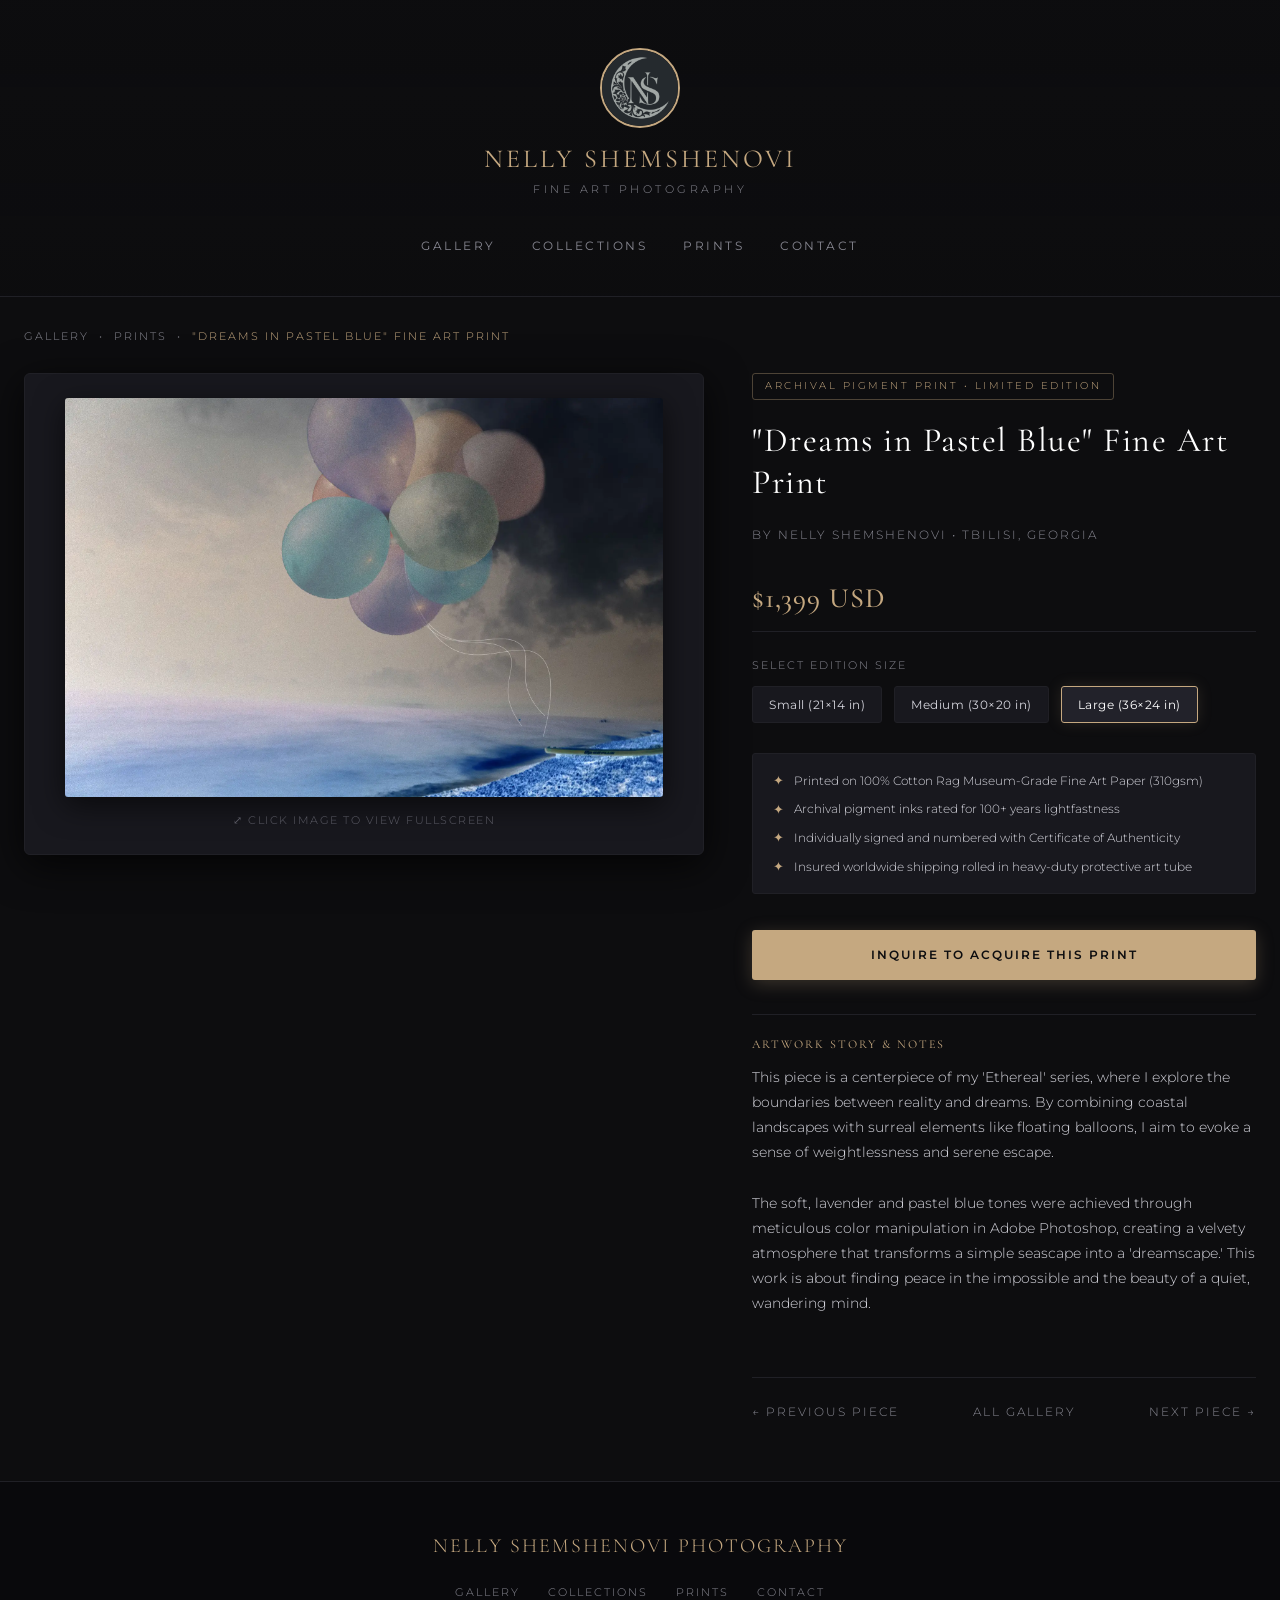
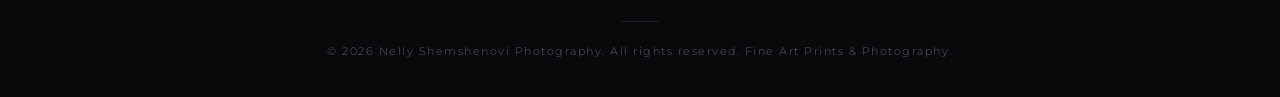
==== artwork.html @ 50ba404b "update project" ====
<!DOCTYPE html>
<html lang="en-US">
<head>
    <meta charset="UTF-8">
    <meta name="viewport" content="width=device-width, initial-scale=1.0">
    <title id="page-title">Artwork Details | Nelly Shemshenovi Photography</title>
    <link rel="preconnect" href="https://fonts.googleapis.com">
    <link rel="preconnect" href="https://fonts.gstatic.com" crossorigin>
    <link rel="stylesheet" href="style.css">
</head>
<body>

    <header class="site-header">
        <a href="index.html" class="brand-wrapper">
            <img src="logo.jpg" alt="Nelly Shemshenovi Logo" class="logo-img">
            <h1 class="site-title">Nelly Shemshenovi</h1>
            <span class="site-tagline">Fine Art Photography</span>
        </a>
        <nav class="main-nav">
            <a href="index.html">Gallery</a>
            <a href="collections.html">Collections</a>
            <a href="prints.html">Prints</a>
            <a href="contact.html">Contact</a>
        </nav>
    </header>

    <main class="artwork-layout-container">
        
        <div class="artwork-breadcrumbs">
            <a href="index.html">Gallery</a>
            <span>&bull;</span>
            <a href="prints.html">Prints</a>
            <span>&bull;</span>
            <span id="breadcrumb-title" style="color: var(--accent-gold);">Artwork Details</span>
        </div>

        <div class="artwork-page-grid">
            
            <!-- Left: Artwork Visual Column -->
            <div class="artwork-visual-column">
                <img src="" alt="Artwork" id="artwork-img" onclick="openZoomModal()">
                <div class="artwork-zoom-hint">&#x2922; Click image to view fullscreen</div>
            </div>
            
            <!-- Right: Details & Purchase Options Column -->
            <div class="artwork-details-column">
                <span class="artwork-badge">Archival Pigment Print &bull; Limited Edition</span>
                
                <h1 id="artwork-title" class="artwork-main-title">Artwork Title</h1>
                <span class="artwork-artist-credit">By Nelly Shemshenovi &bull; Tbilisi, Georgia</span>
                
                <div class="artwork-price-display" id="artwork-price">Loading price...</div>
                
                <div class="size-selector-box">
                    <div class="size-selector-header">Select Edition Size</div>
                    <div class="size-buttons-group">
                        <button class="size-btn" onclick="updatesize('Small (21x14 in / 53x35 cm)', 0.6, this)">Small (21&times;14 in)</button>
                        <button class="size-btn" onclick="updatesize('Medium (30x20 in / 76x50 cm)', 0.8, this)">Medium (30&times;20 in)</button>
                        <button class="size-btn active" onclick="updatesize('Large (36x24 in / 91x61 cm)', 1.0, this)">Large (36&times;24 in)</button>
                    </div>
                </div>

                <div class="print-specs-list">
                    <div class="spec-item">
                        <span class="spec-icon">&#10022;</span>
                        <span>Printed on 100% Cotton Rag Museum-Grade Fine Art Paper (310gsm)</span>
                    </div>
                    <div class="spec-item">
                        <span class="spec-icon">&#10022;</span>
                        <span>Archival pigment inks rated for 100+ years lightfastness</span>
                    </div>
                    <div class="spec-item">
                        <span class="spec-icon">&#10022;</span>
                        <span>Individually signed and numbered with Certificate of Authenticity</span>
                    </div>
                    <div class="spec-item">
                        <span class="spec-icon">&#10022;</span>
                        <span>Insured worldwide shipping rolled in heavy-duty protective art tube</span>
                    </div>
                </div>

                <div class="artwork-actions-row">
                    <a href="mailto:nellyshemshenovi@gmail.com" class="btn-gold" id="buy-btn">Inquire to Acquire This Print</a>
                </div>

                <div class="artwork-story-section">
                    <h3 class="artwork-story-title">Artwork Story &amp; Notes</h3>
                    <div class="artwork-story-text" id="artwork-desc"></div>
                </div>

                <div class="artwork-nav-pagination">
                    <a href="#" id="prev-artwork-btn" class="artwork-nav-btn">&larr; Previous Piece</a>
                    <a href="index.html" class="artwork-nav-btn">All Gallery</a>
                    <a href="#" id="next-artwork-btn" class="artwork-nav-btn">Next Piece &rarr;</a>
                </div>

            </div>

        </div>

    </main>

    <!-- Fullscreen Zoom Modal -->
    <div id="zoom-modal" class="zoom-modal" onclick="closeZoomModal()">
        <button class="zoom-modal-close" onclick="closeZoomModal()">&times;</button>
        <img id="zoom-modal-img" src="" alt="Fullscreen Artwork">
    </div>

    <footer class="site-footer">
        <div class="footer-content">
            <span class="footer-brand">Nelly Shemshenovi Photography</span>
            <div class="footer-nav">
                <a href="index.html">Gallery</a>
                <a href="collections.html">Collections</a>
                <a href="prints.html">Prints</a>
                <a href="contact.html">Contact</a>
            </div>
            <div class="footer-divider"></div>
            <p class="footer-copy">&copy; 2026 Nelly Shemshenovi Photography. All rights reserved. Fine Art Prints &amp; Photography.</p>
        </div>
        
    </footer>

    <script>
        const artworksData = [
            {
                title: '"Dreams in Pastel Blue" Fine Art Print',
                image: 'images/painting1.webp',
                priceType: 'Original Print',
                price: 1399,
                desc: "This piece is a centerpiece of my 'Ethereal' series, where I explore the boundaries between reality and dreams. By combining coastal landscapes with surreal elements like floating balloons, I aim to evoke a sense of weightlessness and serene escape.<br><br>The soft, lavender and pastel blue tones were achieved through meticulous color manipulation in Adobe Photoshop, creating a velvety atmosphere that transforms a simple seascape into a 'dreamscape.' This work is about finding peace in the impossible and the beauty of a quiet, wandering mind."
            },
            {
                title: '"Blue Abyssal" Fine Art Print',
                image: 'images/painting2.webp',
                priceType: 'Original Print',
                price: 840,
                desc: "The Blue Portal' is a conceptual photography piece that explores the boundaries of surrealism and tranquility. By placing a vibrant blue sphere within a serene coastal landscape, I aim to create a 'dreamscape' where reality and imagination meet. This work is part of my 'Ethereal' series, crafted to evoke a sense of peace and wonder. Created using digital manipulation to achieve a soft, velvety atmosphere, it is perfect for modern, minimalist spaces."
            },
            {
                title: '"Gloom & Glare" Fine Art Print',
                image: 'images/painting3.webp',
                priceType: 'Original Print',
                price: 960,
                desc: "Part of the 'Ethereal' series, this piece captures a moment of profound contrast where a restless, dramatic sky meets the absolute stillness of the sea. It is a visual exploration of inner peace amidst an approaching storm. By blending surreal tones with a minimalist composition, I aim to create a dreamscape that feels both haunting and tranquil, inviting the viewer to look beyond the horizon of reality."
            },
            {
                title: '"Abstract Harmony" Fine Art Print',
                image: 'images/painting4.webp',
                priceType: 'Original Print',
                price: 760,
                desc: "Surreal botanical composition blending dark aesthetic concepts with exquisite light play. A meditation on balance and nocturnal tranquility in an imaginary garden space."
            },
            {
                title: '"Midnight Bloom" Photograph',
                image: 'images/painting5.webp',
                priceType: 'Original Photograph',
                price: 1790,
                desc: "A captivating study of nature in its most silent hour. These deep blue petals emerge from the shadows, creating a sense of calm and mystery. This piece explores the hidden beauty of the nocturnal world, where colors shift and the ordinary becomes ethereal."
            },
            {
                title: '"Crystalline Silence" Photograph',
                image: 'images/painting6.webp',
                priceType: 'Original Photograph',
                price: 1490,
                desc: "A conceptual piece focusing on dark aesthetics. A captivating exploration of botanical textures under a deep, indigo-hued twilight. This piece from the 'Shadow & Bloom' series captures the ethereal beauty of frozen moments in nature. The interplay of sharp details and deep, shadowy tones creates a sophisticated atmosphere, perfect for minimalist and modern interior spaces that embrace a moody, artistic aesthetic."
            },
            {
                title: '"Midnight Bloom in the Digital Forest" Photograph',
                image: 'images/painting7.webp',
                priceType: 'Original Photograph',
                price: 1590,
                desc: "This piece is a deep dive into my exploration of mystical and atmospheric visual stories. Rooted in a fine arts background, this work captures a surreal moment where nature meets digital imagination. The interplay of deep, moody greens and the piercing glow of azure flora creates a sense of quiet mystery, characteristic of my focus on surreal and atmospheric digital art. It is an invitation to look beyond the surface of the natural world and into a space of dreamlike stillness."
            },
            {
                title: '"Tranquil Indigo" Photograph',
                image: 'images/painting8.webp',
                priceType: 'Original Photograph',
                price: 1890,
                desc: "Part of the 'Ethereal' series, 'Tranquil Indigo' invites the viewer into a silent, moonlit world. This conceptual piece captures the mysterious beauty of a meadow at twilight, where the flowers seem to glow with a soft, inner light. The deep indigo tones create a sense of profound calm and introspection. It is a visual meditation on the quiet moments of nature that often go unnoticed, transformed into a surreal dreamscape."
            },
            {
                title: '"The Silent Gathering" Fine Art Print',
                image: 'images/painting9.webp',
                priceType: 'Original Photograph',
                price: 1090,
                desc: "This atmospheric piece captures a cluster of wild purple blooms, standing tall in the quiet, filtered light of a misty morning. The deep purples and muted greens create a sense of calm and introspection, blurring the line between a simple botanical shot and a surrealist visual story. It is a study of texture, repetition, and the soft elegance of the Georgian landscape."
            },
            {
                title: '"Violet Reflections" Fine Art Print',
                image: 'images/painting10.webp',
                priceType: 'Original Print',
                price: 1140,
                desc: "A surreal digital composition where nature meets abstract imagination. This piece blends the delicate textures of a violet bloom with a misty, ethereal landscape, creating a sense of a hidden, celestial world. Part of a series exploring digital manipulation and the 'Aesthetic' of urban mysticism."
            },
            {
                title: '"Violet Reflections II" Fine Art Print',
                image: 'images/painting11.webp',
                priceType: 'Original Print',
                price: 2000,
                desc: "In the depths of the 'Blue Hour', a single red poppy emerges as a symbol of resilience and vivid imagination. This piece explores the 'Limit' between the dark, moody shadows of nature and the sudden burst of life, where the deep emerald foliage meets the sharp, cinematic red of the poppy. It is a visual story about finding light and color in the most mysterious corners of the garden."
            },
            {
                title: '"Glimmer in the Dark" Fine Art Print',
                image: 'images/painting12.webp',
                priceType: 'Original Print',
                price: 1700,
                desc: "A moody and atmospheric study of nocturnal nature. Delicate white blossoms emerge from a deep, textured background of dark greens, creating a captivating contrast of light and shadow. This photograph captures a silent, intimate moment from a hidden world."
            },
            {
                title: '"The Fragile Hold" Fine Art Print',
                image: 'images/painting13.webp',
                priceType: 'Original Print',
                price: 1400,
                desc: "A soul-stirring monochrome study of the human connection with nature. This piece captures a fleeting moment of tenderness, where the delicate petals of a lily are cradled in a gentle grasp. The soft light and grainy texture evoke a sense of nostalgia and quiet introspection. Part of a series exploring the intimacy of botanical forms."
            },
            {
                title: '"Vintage Dream" Fine Art Print',
                image: 'images/painting14.webp',
                priceType: 'Original Print',
                price: 1400,
                desc: "This is a poetic exploration of memory and the fleeting nature of beauty. This monochrome fine art photograph captures a moment of pure intimacy, where a delicate bloom is gently cradled, symbolizing a deep, soulful connection to the natural world. Unlike its darker counterpart, this edition features a soft, high-key palette and a rich, grainy texture that evokes a sense of vintage nostalgia and timelessness."
            },
            {
                title: '"Silent Uprising" Fine Art Print',
                image: 'images/painting15.webp',
                priceType: 'Original Print',
                price: 2000,
                desc: "Silent Uprising is a compelling piece from the Urban Mysticism series, where the delicate nature of botanical forms meets the raw, gritty energy of the city. This work is a visual manifestation of internal resistance—a quiet yet powerful uprising against the mundane and the expected."
            },
            {
                title: '"Midnight Bloom in the Digital Forest II" Fine Art Print',
                image: 'images/painting16.webp',
                priceType: 'Original Print',
                price: 1700,
                desc: "This piece is a deep dive into my exploration of mystical and atmospheric visual stories. Rooted in a fine arts background, this work captures a surreal moment where nature meets digital imagination. The interplay of deep, moody greens and the piercing glow of azure flora creates a sense of quiet mystery."
            },
            {
                title: '"Midnight Blooms: A Study in Shadows" Fine Art Print',
                image: 'images/painting17.webp',
                priceType: 'Original Print',
                price: 2000,
                desc: "This fine art photograph explores the ethereal beauty of nature hidden in the depths of twilight. Captured with a focus on dramatic contrast and Floral Noir aesthetics, the piece reveals the intricate textures and silent elegance of blossoms emerging from a moody, deep-blue void."
            },
            {
                title: '"Gravity of the Blue" Fine Art Print',
                image: 'images/painting18.webp',
                priceType: 'Original Print',
                price: 1900,
                desc: "This vertical piece captures the structural beauty of wild flora against a dark, moody environment. Drawing on my background in fine arts and photography, I focused on the stark contrast and the deep, saturated tones of the landscape."
            },
            {
                title: '"Veiled Narcissus" Fine Art Print',
                image: 'images/painting19.webp',
                priceType: 'Original Print',
                price: 890,
                desc: "This piece is a visual narrative of the delicate encounter between spring’s fragility and a lingering wintry chill. The narcissus, a traditional symbol of rebirth, is captured behind a veil of glacial mist, creating a sense of a moment frozen in time."
            },
            {
                title: '"Gothic Botanical" Fine Art Print',
                image: 'images/painting20.webp',
                priceType: 'Original Print',
                price: 980,
                desc: "A mesmerizing exploration of color and light, transforming a delicate floral scene into a surreal, blue-toned landscape. This piece challenges the viewer's perception of nature through artistic digital manipulation and high-contrast textures."
            },
            {
                title: '"Summer Gothic: The Wilted Sun" Fine Art Print',
                image: 'images/painting21.webp',
                priceType: 'Original Print',
                price: 1080,
                desc: "A haunting exploration of botanical forms through the lens of 'Summer Gothic.' This piece captures the eerie, silent beauty of nature when stripped of its typical warmth. The heavy grain and desaturated tones evoke a sense of nostalgia and mystery, turning a simple summer flower into a relic of a dark, forgotten garden."
            },
            {
                title: '"Summer Melancholia" Fine Art Print',
                image: 'images/painting22.webp',
                priceType: 'Original Print',
                price: 1260,
                desc: "A lone wilted flora standing witness to the end of a 'Summer Gothic.' Part of a portfolio exploring dark nature, still life, and impermanence. This fine art print utilizes grain and heavy contrast to create a moody, atmospheric tableau, preserving a single moment of botanical grace in a dark woodland setting."
            },
            {
                title: '"The Resilience of Red" Fine Art Print',
                image: 'images/painting23.webp',
                priceType: 'Original Print',
                price: 980,
                desc: "A captivating fine art photograph featuring a single, vibrant red poppy set against a moody, dark meadow. The deep greens and shadowy tones of the background create a cinematic atmosphere, making the scarlet petals appear almost luminous. This piece captures a fleeting moment of natural elegance, symbolizing hope and resilience amidst the darkness."
            },
            {
                title: '"Golden Horizon" Fine Art Print',
                image: 'images/painting24.webp',
                priceType: 'Original Print',
                price: 1080,
                desc: "A serene coastal landscape that captures the quiet warmth of a fading day. The textured golden grasses in the foreground create a tactile contrast against the endless, calm expanse of the sea and the soft, glowing horizon. This piece is a visual meditation on solitude, distance, and the timeless rhythm of nature."
            },
            {
                title: '"Azure Serenity: Midsummer Dream" Fine Art Print',
                image: 'images/painting25.webp',
                priceType: 'Original Print',
                price: 990,
                desc: "Azure Serenity: Midsummer Dream is a visual meditation on the ethereal beauty of summer. The piece features delicate blooms suspended against a vibrant, sun-drenched sky, treated with a painterly texture that blurs the line between photography and fine art."
            },
            {
                title: '"The Resilience of Red II" Fine Art Print',
                image: 'images/painting26.webp',
                priceType: 'Original Print',
                price: 1480,
                desc: "A striking fine art photograph capturing a single red poppy emerging from a sea of deep, dark foliage. The high contrast between the vivid scarlet petals and the moody, desaturated background creates a sense of isolation and fragile strength. This piece explores the theme of individuality and beauty in unexpected places."
            },
            {
                title: "Still Life: Perpetuity Photograph",
                image: "images/painting27.webp",
                priceType: "Original Print",
                price: 860,
                desc: "Still Life: Perpetuity' is a visual translation of memory fading into eternal night. Capturing a solitary, detailed dried botanical sentinel against a deep void, this fine art photograph utilizes grain and moody lighting to create a cinematic atmosphere. Part of the 'Eternal Flora' series, this print is an exploration of abstract nature, preservation, and the serene beauty of decline."
                },
            {
               title: "Frozen Summer Photograph",
                image: "images/painting28.webp",
                priceType: "Original Print",
                price: 1040,
                desc: "Exploring the 'Summer Gothic' aesthetic—where the vibrant energy of the season meets a cold, mystical stillness. This work reinterprets traditional botanical photography by removing the warmth of the sun, leaving behind the haunting beauty of a silent, frozen garden."
                },
            {
               title: "The Velvet Touch Fine Art Print",
                image: "images/painting29.webp",
                priceType: "Original Print",
                price: 980,
                desc: "An intimate and poetic fine art photograph capturing the delicate beauty of a red rose held gently in hand. Bathed in a dramatic, moody light with deep shadows, this piece explores the tender connection between human touch and nature's fleeting moments. The rich, velvety red tones contrast beautifully with the dark, atmospheric background, creating a timeless and deeply emotional visual narrative. Perfect for contemporary spaces looking for a sophisticated, expressive statement piece."
                },
            {
                 title: "Hidden in Darkness Photograph",
                image: "images/painting30.webp",
                priceType: "Original Print",
                price: 1100,
                desc: "A moody, atmospheric shot of white blossoms emerging from the deep shadows of night. This piece explores the theme of urban mysticism, capturing the silent beauty found in the darkness of nature."
                },
            {
                title: "Nocturnal Iris Photograph",
                image: "images/painting31.webp",
                priceType: "Original Print",
                price: 980,
                desc: "Nocturnal Iris is a fine art photograph that captures the quiet, haunting mysticism of nature hidden within the shadows. Shot with a high-resolution 6000 x 4000 px sensor, this piece delicately balances the soft, intricate texture of iris petals against a deep, somber, and cinematic background."
                },
            {
                 title: "The Living Forest Photograph",
                image: "images/painting32.webp",
                priceType: "Original Print",
                price: 1200,
                desc: "A crisp, high-resolution botanical photograph capturing the lush complexity of evergreen branches. Shot in natural light, the image highlights the vibrant green tones, fresh organic growth, and intricate textures of the pine needles. This clean, classical nature study brings a refreshing, serene, and lively atmosphere into any contemporary interior."
                },
            {
               title: "The Obsidian Coastline Photograph",
                image: "images/painting33.webp",
                priceType: "Original Print",
                price: 1800,
                desc: "A vast, sweeping vista capturing a coastline where the dark volcanic rocks merge with a churning, dark sea under a low, indigo sky. This evokes the raw, untamed power of nature, similar to the 'Indigo' aesthetic."
                },
            { 
               title: "The Heavy Breath of the Sea Photograph",
                image: "images/painting34.webp",
                priceType: "Original Print",
                price: 1000,
                desc: "A moody fine-art capture of a desolate shoreline where deep indigo waters meet the muted sand. This piece evokes a sense of quiet longing and the raw, melancholic beauty of the untamed coast."
                },
            { 
                title: "A quiet loss of form Photograph",
                image: "images/painting35.webp",
                priceType: "Original Print",
                price: 1080,
                desc: "Lost in the shadows of a forgotten season. This piece evokes a heavy, atmospheric sorrow where form and memory slowly bleed away into the dark."
                },
        ];

        const urlParams = new URLSearchParams(window.location.search);
        let artIndex = parseInt(urlParams.get('id'), 10);
        if (isNaN(artIndex) || artIndex < 0 || artIndex >= artworksData.length) {
            artIndex = 0;
        }

        const art = artworksData[artIndex];
        let currentBasePrice = art.price;
        let selectedSizeText = 'Large (36x24 in / 91x61 cm)';
        let currentPrice = art.price;

        // Populate elements
        document.getElementById('page-title').innerText = art.title + ' | Nelly Shemshenovi Photography';
        document.getElementById('breadcrumb-title').innerText = art.title;
        document.getElementById('artwork-img').src = art.image;
        document.getElementById('artwork-title').innerText = art.title;
        document.getElementById('artwork-desc').innerHTML = art.desc;
        document.getElementById('zoom-modal-img').src = art.image;
        
        updatePriceDisplay();

        // Prev / Next Pagination links
        const prevIndex = (artIndex - 1 + artworksData.length) % artworksData.length;
        const nextIndex = (artIndex + 1) % artworksData.length;
        document.getElementById('prev-artwork-btn').href = 'artwork.html?id=' + prevIndex;
        document.getElementById('next-artwork-btn').href = 'artwork.html?id=' + nextIndex;

        function updatePriceDisplay() {
            document.getElementById('artwork-price').innerText = '$' + currentPrice.toLocaleString() + ' USD';
            
            // Update mailto inquiry button
            const subject = encodeURIComponent('Acquisition Inquiry: ' + art.title);
            const body = encodeURIComponent(
                'Hello Nelly,\n\n' +
                'I am interested in acquiring the fine art print:\n' +
                'Piece: ' + art.title + '\n' +
                'Selected Size: ' + selectedSizeText + '\n' +
                'Price: $' + currentPrice.toLocaleString() + ' USD\n\n' +
                'Please share information regarding edition availability, shipping timeframe, and payment details.\n\n' +
                'Best regards,'
            );
            document.getElementById('buy-btn').href = 'mailto:nellyshemshenovi@gmail.com?subject=' + subject + '&body=' + body;
        }

        function updatesize(sizeText, multiplier, btn) {
            selectedSizeText = sizeText;
            currentPrice = Math.round(currentBasePrice * multiplier);
            updatePriceDisplay();

            document.querySelectorAll('.size-btn').forEach(b => b.classList.remove('active'));
            btn.classList.add('active');
        }

        function openZoomModal() {
            document.getElementById('zoom-modal').classList.add('active');
        }

        function closeZoomModal() {
            document.getElementById('zoom-modal').classList.remove('active');
        }

        document.addEventListener('keydown', (e) => {
            if (e.key === 'Escape') closeZoomModal();
            if (e.key === 'ArrowLeft') window.location.href = 'artwork.html?id=' + prevIndex;
            if (e.key === 'ArrowRight') window.location.href = 'artwork.html?id=' + nextIndex;
        });
    </script>
</body>
</html>
---- style.css ----
/* ==========================================================================
   Nelly Shemshenovi Photography - Core Stylesheet
   Luxury Fine Art Gallery & Portfolio
   ========================================================================== */

@import url('https://fonts.googleapis.com/css2?family=Cormorant+Garamond:ital,wght@0,300;0,400;0,600;1,400&family=Montserrat:wght@200;300;400;500;600&display=swap');

:root {
    --bg-primary: #0d0d0f;
    --bg-secondary: #131317;
    --bg-surface: #18181e;
    --bg-surface-hover: #22222a;
    --bg-overlay: rgba(13, 13, 15, 0.92);
    
    --accent-gold: #c5a880;
    --accent-gold-light: #dfcaa7;
    --accent-gold-dark: #a0825c;
    --accent-gold-muted: rgba(197, 168, 128, 0.15);
    
    --text-primary: #ffffff;
    --text-secondary: #d4d4dc;
    --text-muted: #888892;
    --text-dim: #5c5c66;
    
    --border-subtle: #202026;
    --border-light: #2e2e38;
    --border-gold: rgba(197, 168, 128, 0.35);
    
    --font-serif: 'Cormorant Garamond', Georgia, 'Times New Roman', serif;
    --font-sans: 'Montserrat', -apple-system, BlinkMacSystemFont, 'Segoe UI', Roboto, Helvetica, Arial, sans-serif;
    
    --radius-sm: 3px;
    --radius-md: 6px;
    --radius-lg: 10px;
    
    --shadow-soft: 0 4px 20px rgba(0, 0, 0, 0.45);
    --shadow-deep: 0 10px 40px rgba(0, 0, 0, 0.75);
    --shadow-gold: 0 0 25px rgba(197, 168, 128, 0.18);
    
    --transition-fast: 0.2s ease;
    --transition-base: 0.35s cubic-bezier(0.2, 0.8, 0.2, 1);
    --transition-slow: 0.6s cubic-bezier(0.16, 1, 0.3, 1);
}

/* Base Reset & Global Rules */
*, *::before, *::after {
    box-sizing: border-box;
    margin: 0;
    padding: 0;
}

html {
    scroll-behavior: smooth;
    -webkit-font-smoothing: antialiased;
    -moz-osx-font-smoothing: grayscale;
}

body {
    background-color: var(--bg-primary);
    color: var(--text-primary);
    font-family: var(--font-sans);
    font-weight: 300;
    line-height: 1.65;
    overflow-x: hidden;
    min-height: 100vh;
    display: flex;
    flex-direction: column;
}

::selection {
    background-color: var(--accent-gold);
    color: var(--bg-primary);
}

/* Custom Scrollbar */
::-webkit-scrollbar {
    width: 8px;
    height: 8px;
}
::-webkit-scrollbar-track {
    background: var(--bg-primary);
}
::-webkit-scrollbar-thumb {
    background: #282832;
    border-radius: 4px;
}
::-webkit-scrollbar-thumb:hover {
    background: var(--accent-gold-dark);
}

/* Typography Helpers */
h1, h2, h3, h4, h5, h6 {
    font-family: var(--font-serif);
    font-weight: 400;
    letter-spacing: 1.5px;
    color: var(--text-primary);
}

a {
    color: inherit;
    text-decoration: none;
    transition: var(--transition-base);
}

img {
    max-width: 100%;
    height: auto;
    display: block;
}

/* ==========================================================================
   Site Header & Navigation
   ========================================================================== */

header.site-header {
    text-align: center;
    padding: 48px 24px 32px;
    background: linear-gradient(180deg, rgba(13, 13, 15, 0.98) 0%, rgba(13, 13, 15, 0.8) 100%);
    position: relative;
    z-index: 100;
    border-bottom: 1px solid var(--border-subtle);
}

.brand-wrapper {
    display: inline-flex;
    flex-direction: column;
    align-items: center;
    text-decoration: none;
    margin-bottom: 22px;
}

 .logo-img {
            width: 80px;
            height: 80px;
            object-fit: cover;
            border-radius: 50%;
            border: 2px solid #c5a880;
            margin-bottom: 15px;
        }


.site-title {
    font-family: var(--font-serif);
    font-size: 26px;
    font-weight: 400;
    letter-spacing: 3px;
    color: var(--accent-gold);
    text-transform: uppercase;
    margin: 0;
    line-height: 1.2;
}

.site-tagline {
    font-size: 11px;
    letter-spacing: 3.5px;
    text-transform: uppercase;
    color: var(--text-muted);
    margin-top: 6px;
}

nav.main-nav {
    display: flex;
    justify-content: center;
    align-items: center;
    gap: 36px;
    flex-wrap: wrap;
    margin-top: 8px;
}

nav.main-nav a {
    color: var(--text-muted);
    font-size: 12px;
    font-weight: 400;
    letter-spacing: 2.5px;
    text-transform: uppercase;
    padding: 8px 0;
    position: relative;
    transition: color var(--transition-base);
}

nav.main-nav a::after {
    content: '';
    position: absolute;
    bottom: 0;
    left: 50%;
    width: 0;
    height: 1px;
    background-color: var(--accent-gold);
    transition: width var(--transition-base), left var(--transition-base);
}

nav.main-nav a:hover {
    color: var(--text-primary);
}

nav.main-nav a:hover::after,
nav.main-nav a.active::after {
    width: 100%;
    left: 0;
}

nav.main-nav a.active {
    color: var(--accent-gold-light);
    font-weight: 500;
}

/* ==========================================================================
   Main Containers & Section Headers
   ========================================================================== */

main {
    flex: 1 0 auto;
}

.gallery-container, .container {
    max-width: 1540px;
    margin: 36px auto 70px;
    padding: 0 24px;
    width: 100%;
}

.section-header {
    text-align: center;
    margin-bottom: 44px;
    position: relative;
}

.section-tag {
    font-size: 11px;
    letter-spacing: 3px;
    text-transform: uppercase;
    color: var(--accent-gold);
    margin-bottom: 8px;
    display: block;
}

.section-title {
    font-size: 32px;
    letter-spacing: 2px;
    color: var(--text-primary);
    font-weight: 300;
    text-transform: uppercase;
}

.section-desc {
    color: var(--text-muted);
    font-size: 14px;
    max-width: 600px;
    margin: 12px auto 0;
    line-height: 1.7;
}

.divider-gold {
    width: 48px;
    height: 1px;
    background: var(--accent-gold);
    margin: 16px auto 0;
    opacity: 0.7;
}

/* ==========================================================================
   Home & Gallery Grid (Index Masonry)
   ========================================================================== */

@keyframes fadeInSlideUp {
    0% {
        opacity: 0;
        transform: translateY(24px);
    }
    100% {
        opacity: 1;
        transform: translateY(0);
    }
}

.hero-gallery-grid {
    display: grid;
    grid-template-columns: repeat(2, 1fr);
    gap: 24px;
    width: 100%;
    margin-bottom: 24px;
    animation: fadeInSlideUp 0.8s ease-out forwards;
}

.hero-item {
    position: relative;
    overflow: hidden;
    border-radius: var(--radius-sm);
    background-color: var(--bg-surface);
    box-shadow: var(--shadow-soft);
    border: 1px solid var(--border-subtle);
    transition: border-color var(--transition-base), box-shadow var(--transition-base);
}

.hero-item:hover {
    border-color: var(--border-gold);
    box-shadow: var(--shadow-deep);
}

.hero-item a {
    display: block;
    position: relative;
    overflow: hidden;
}

.hero-item img {
    width: 100%;
    height: 480px;
    object-fit: cover;
    display: block;
    transition: transform var(--transition-slow), opacity var(--transition-base);
}

.hero-item:hover img {
    transform: scale(1.03);
    opacity: 0.93;
}

.hero-overlay {
    position: absolute;
    bottom: 0;
    left: 0;
    right: 0;
    padding: 30px 24px 20px;
    background: linear-gradient(180deg, transparent 0%, rgba(13, 13, 15, 0.9) 100%);
    display: flex;
    justify-content: space-between;
    align-items: flex-end;
    opacity: 0;
    transform: translateY(10px);
    transition: opacity var(--transition-base), transform var(--transition-base);
}

.hero-item:hover .hero-overlay {
    opacity: 1;
    transform: translateY(0);
}

.hero-overlay-title {
    font-family: var(--font-serif);
    font-size: 20px;
    color: var(--text-primary);
    letter-spacing: 1px;
}

.hero-overlay-action {
    font-size: 11px;
    color: var(--accent-gold);
    letter-spacing: 2px;
    text-transform: uppercase;
}

/* Masonry Columns for Main Gallery */
.art-grid.masonry-grid {
    column-count: 3;
    column-gap: 24px;
    width: 100%;
    animation: fadeInSlideUp 0.9s ease-out forwards;
}

.art-item {
    break-inside: avoid;
    margin-bottom: 24px;
    position: relative;
    background-color: var(--bg-surface);
    border-radius: var(--radius-sm);
    overflow: hidden;
    border: 1px solid var(--border-subtle);
    box-shadow: var(--shadow-soft);
    transition: transform var(--transition-base), border-color var(--transition-base), box-shadow var(--transition-base);
}

.art-item:hover {
    border-color: var(--border-gold);
    box-shadow: var(--shadow-deep);
    transform: translateY(-3px);
}

.art-item a {
    display: block;
    position: relative;
    overflow: hidden;
}

.art-item img {
    width: 100%;
    height: auto;
    display: block;
    transition: transform var(--transition-slow), opacity var(--transition-base);
}

.art-item:hover img {
    transform: scale(1.025);
    opacity: 0.9;
}

.art-card-overlay {
    position: absolute;
    inset: 0;
    background: rgba(13, 13, 15, 0.65);
    display: flex;
    flex-direction: column;
    justify-content: center;
    align-items: center;
    opacity: 0;
    padding: 20px;
    text-align: center;
    transition: opacity var(--transition-base);
}

.art-item:hover .art-card-overlay {
    opacity: 1;
}

.art-card-overlay .hover-view-btn {
    font-size: 11px;
    letter-spacing: 2.5px;
    text-transform: uppercase;
    color: var(--accent-gold);
    border: 1px solid var(--accent-gold);
    padding: 9px 18px;
    border-radius: var(--radius-sm);
    background: rgba(13, 13, 15, 0.7);
    transform: translateY(8px);
    transition: var(--transition-base);
}

.art-item:hover .art-card-overlay .hover-view-btn {
    transform: translateY(0);
}

.art-card-overlay .hover-view-btn:hover {
    background: var(--accent-gold);
    color: var(--bg-primary);
}

/* ==========================================================================
   Collections Cards (collections.html)
   ========================================================================== */

.collections-grid {
    display: grid;
    grid-template-columns: repeat(3, 1fr);
    gap: 28px;
    width: 100%;
    animation: fadeInSlideUp 0.8s ease-out forwards;
}

.collection-card {
    position: relative;
    height: 440px;
    border-radius: var(--radius-md);
    overflow: hidden;
    display: flex;
    flex-direction: column;
    justify-content: flex-end;
    text-decoration: none;
    border: 1px solid var(--border-subtle);
    box-shadow: var(--shadow-soft);
    transition: transform var(--transition-base), border-color var(--transition-base), box-shadow var(--transition-base);
}

.collection-card:hover {
    transform: translateY(-6px);
    border-color: var(--border-gold);
    box-shadow: var(--shadow-deep);
}

.collection-bg {
    position: absolute;
    inset: 0;
    background-size: cover;
    background-position: center;
    transition: transform var(--transition-slow);
}

.collection-card:hover .collection-bg {
    transform: scale(1.06);
}

.collection-overlay {
    position: absolute;
    inset: 0;
    background: linear-gradient(180deg, rgba(13, 13, 15, 0.25) 0%, rgba(13, 13, 15, 0.6) 40%, rgba(13, 13, 15, 0.95) 100%);
    transition: background var(--transition-base);
}

.collection-card:hover .collection-overlay {
    background: linear-gradient(180deg, rgba(13, 13, 15, 0.15) 0%, rgba(13, 13, 15, 0.5) 40%, rgba(13, 13, 15, 0.98) 100%);
}

.collection-info {
    position: relative;
    z-index: 2;
    padding: 32px 26px;
}

.collection-tag {
    font-size: 11px;
    letter-spacing: 2.5px;
    text-transform: uppercase;
    color: var(--accent-gold);
    margin-bottom: 8px;
    display: inline-block;
}

.collection-card h3 {
    color: var(--text-primary);
    font-size: 24px;
    letter-spacing: 1.5px;
    text-transform: uppercase;
    margin-bottom: 10px;
}

.collection-desc {
    color: var(--text-secondary);
    font-size: 13px;
    line-height: 1.5;
    margin-bottom: 18px;
    opacity: 0.9;
}

.collection-link-text {
    font-size: 12px;
    letter-spacing: 2px;
    text-transform: uppercase;
    color: var(--accent-gold-light);
    display: inline-flex;
    align-items: center;
    gap: 8px;
    font-weight: 500;
    transition: gap var(--transition-base);
}

.collection-card:hover .collection-link-text {
    gap: 12px;
    color: #ffffff;
}

/* ==========================================================================
   Prints Grid & Store Cards (prints.html)
   ========================================================================== */

.prints-filter-bar {
    display: flex;
    justify-content: center;
    gap: 12px;
    margin-bottom: 36px;
    flex-wrap: wrap;
}

.filter-btn {
    background: transparent;
    border: 1px solid var(--border-subtle);
    color: var(--text-muted);
    padding: 8px 18px;
    font-size: 11px;
    letter-spacing: 2px;
    text-transform: uppercase;
    border-radius: var(--radius-sm);
    cursor: pointer;
    font-family: var(--font-sans);
    transition: var(--transition-base);
}

.filter-btn:hover, .filter-btn.active {
    border-color: var(--accent-gold);
    color: var(--text-primary);
    background: var(--accent-gold-muted);
}

.prints-grid {
    display: grid;
    grid-template-columns: repeat(3, 1fr);
    gap: 28px;
    width: 100%;
    animation: fadeInSlideUp 0.8s ease-out forwards;
}

.print-card {
    background-color: var(--bg-surface);
    border-radius: var(--radius-sm);
    overflow: hidden;
    border: 1px solid var(--border-subtle);
    box-shadow: var(--shadow-soft);
    display: flex;
    flex-direction: column;
    transition: transform var(--transition-base), border-color var(--transition-base), box-shadow var(--transition-base);
}

.print-card:hover {
    transform: translateY(-5px);
    border-color: var(--border-gold);
    box-shadow: var(--shadow-deep);
}

.print-card a {
    display: flex;
    flex-direction: column;
    height: 100%;
}

.print-image-wrap {
    position: relative;
    width: 100%;
    height: 360px;
    overflow: hidden;
    background-color: #08080a;
}

.print-image-wrap img {
    width: 100%;
    height: 100%;
    object-fit: cover;
    transition: transform var(--transition-slow);
}

.print-card:hover .print-image-wrap img {
    transform: scale(1.04);
}

.print-badge {
    position: absolute;
    top: 14px;
    left: 14px;
    background: rgba(13, 13, 15, 0.85);
    border: 1px solid var(--border-gold);
    color: var(--accent-gold);
    font-size: 10px;
    letter-spacing: 1.5px;
    text-transform: uppercase;
    padding: 4px 10px;
    border-radius: var(--radius-sm);
    backdrop-filter: blur(4px);
}

.print-info {
    padding: 20px 22px;
    background-color: var(--bg-surface);
    flex-grow: 1;
    display: flex;
    flex-direction: column;
    justify-content: space-between;
    border-top: 1px solid var(--border-subtle);
}

.print-title {
    color: var(--text-primary);
    font-family: var(--font-serif);
    font-size: 19px;
    letter-spacing: 0.8px;
    margin-bottom: 6px;
    transition: color var(--transition-base);
}

.print-card:hover .print-title {
    color: var(--accent-gold-light);
}

.print-meta-row {
    display: flex;
    justify-content: space-between;
    align-items: center;
    margin-top: 12px;
}

.print-price {
    color: var(--accent-gold);
    font-size: 15px;
    font-weight: 500;
    letter-spacing: 0.5px;
}

.print-view-cta {
    font-size: 11px;
    letter-spacing: 1.5px;
    text-transform: uppercase;
    color: var(--text-muted);
    transition: color var(--transition-base);
}

.print-card:hover .print-view-cta {
    color: var(--text-primary);
}

/* ==========================================================================
   Single Artwork Page (artwork.html)
   ========================================================================== */

.artwork-layout-container {
    max-width: 1440px;
    margin: 30px auto 60px;
    padding: 0 24px;
}

.artwork-breadcrumbs {
    display: flex;
    align-items: center;
    gap: 10px;
    font-size: 11px;
    letter-spacing: 2px;
    text-transform: uppercase;
    color: var(--text-muted);
    margin-bottom: 28px;
}

.artwork-breadcrumbs a:hover {
    color: var(--accent-gold);
}

.artwork-page-grid {
    display: grid;
    grid-template-columns: 1.35fr 1fr;
    gap: 48px;
    align-items: start;
}

.artwork-visual-column {
    position: relative;
    background-color: var(--bg-surface);
    border: 1px solid var(--border-subtle);
    border-radius: var(--radius-md);
    padding: 24px;
    box-shadow: var(--shadow-deep);
    text-align: center;
}

.artwork-visual-column img {
    max-width: 95%;
    max-height: 88vh;
    width: auto;
    margin: 0 auto;
    object-fit: contain;
    border-radius: var(--radius-sm);
    box-shadow: 0 8px 30px rgba(0, 0, 0, 0.6);
    cursor: zoom-in;
    transition: transform var(--transition-base);
}

.artwork-visual-column img:hover {
    transform: scale(1.01);
}

.artwork-zoom-hint {
    margin-top: 14px;
    font-size: 11px;
    letter-spacing: 1.5px;
    text-transform: uppercase;
    color: var(--text-dim);
}

.artwork-details-column {
    display: flex;
    flex-direction: column;
    gap: 20px;
    position: sticky;
    top: 30px;
}

.artwork-badge {
    align-self: flex-start;
    font-size: 10px;
    letter-spacing: 2.5px;
    text-transform: uppercase;
    color: var(--accent-gold);
    border: 1px solid var(--border-gold);
    padding: 4px 12px;
    border-radius: var(--radius-sm);
}

.artwork-main-title {
    font-family: var(--font-serif);
    font-size: 34px;
    line-height: 1.25;
    color: var(--text-primary);
    letter-spacing: 1.5px;
}

.artwork-artist-credit {
    font-size: 12px;
    letter-spacing: 2px;
    text-transform: uppercase;
    color: var(--text-muted);
}

.artwork-price-display {
    font-size: 28px;
    color: var(--accent-gold);
    font-weight: 500;
    font-family: var(--font-serif);
    letter-spacing: 1px;
    padding: 10px 0;
    border-bottom: 1px solid var(--border-subtle);
}

.size-selector-box {
    margin-top: 4px;
}

.size-selector-header {
    font-size: 11px;
    letter-spacing: 2px;
    text-transform: uppercase;
    color: var(--text-muted);
    margin-bottom: 12px;
}

.size-buttons-group {
    display: flex;
    gap: 12px;
    flex-wrap: wrap;
}

.size-btn {
    background: var(--bg-surface);
    color: var(--text-secondary);
    border: 1px solid var(--border-subtle);
    padding: 10px 16px;
    font-size: 12px;
    font-family: var(--font-sans);
    cursor: pointer;
    border-radius: var(--radius-sm);
    letter-spacing: 0.5px;
    transition: var(--transition-base);
}

.size-btn:hover {
    border-color: var(--accent-gold);
    color: var(--text-primary);
}

.size-btn.active {
    background: var(--bg-surface-hover);
    color: var(--text-primary);
    border-color: var(--accent-gold);
    box-shadow: 0 0 15px rgba(197, 168, 128, 0.15);
}

.print-specs-list {
    background: var(--bg-surface);
    border: 1px solid var(--border-subtle);
    border-radius: var(--radius-sm);
    padding: 16px 20px;
    margin: 10px 0;
}

.spec-item {
    display: flex;
    align-items: center;
    gap: 10px;
    font-size: 12px;
    color: var(--text-secondary);
    line-height: 1.6;
    margin-bottom: 8px;
}

.spec-item:last-child {
    margin-bottom: 0;
}

.spec-icon {
    color: var(--accent-gold);
    font-size: 13px;
}

.artwork-actions-row {
    display: flex;
    flex-direction: column;
    gap: 12px;
    margin-top: 6px;
}

.btn-gold {
    display: block;
    width: 100%;
    text-align: center;
    padding: 15px 24px;
    background: var(--accent-gold);
    color: var(--bg-primary);
    text-transform: uppercase;
    letter-spacing: 2px;
    font-size: 12px;
    font-weight: 600;
    border-radius: var(--radius-sm);
    box-shadow: 0 4px 18px rgba(197, 168, 128, 0.25);
    transition: var(--transition-base);
}

.btn-gold:hover {
    background: var(--accent-gold-light);
    transform: translateY(-2px);
    box-shadow: 0 6px 24px rgba(197, 168, 128, 0.35);
}

.artwork-story-section {
    margin-top: 14px;
    border-top: 1px solid var(--border-subtle);
    padding-top: 20px;
}

.artwork-story-title {
    font-size: 12px;
    letter-spacing: 2px;
    text-transform: uppercase;
    color: var(--accent-gold);
    margin-bottom: 10px;
}

.artwork-story-text {
    font-size: 14px;
    line-height: 1.8;
    color: var(--text-secondary);
}

.artwork-nav-pagination {
    display: flex;
    justify-content: space-between;
    margin-top: 40px;
    padding-top: 24px;
    border-top: 1px solid var(--border-subtle);
}

.artwork-nav-btn {
    display: inline-flex;
    align-items: center;
    gap: 8px;
    font-size: 12px;
    letter-spacing: 2px;
    text-transform: uppercase;
    color: var(--text-muted);
}

.artwork-nav-btn:hover {
    color: var(--accent-gold);
}

/* Modal Fullscreen Zoom */
.zoom-modal {
    position: fixed;
    inset: 0;
    background: rgba(0, 0, 0, 0.95);
    z-index: 5000;
    display: none;
    align-items: flex-start;
    justify-content: center;
    padding: 40px 20px;
    overflow-y: auto;
    overflow-x: hidden;
    cursor: zoom-out;
}

.zoom-modal.active {
    display: flex;
}
body:has(.zoom-modal.active) {
    overflow: hidden;
}

.zoom-modal img {
    width: auto;
    height: auto;
    max-width: 100%;
    max-height: none;
    object-fit: contain;
    margin: auto;
    display: block;
    
    /* ფოტოსა და სქროლს ვუხსნით ინდივიდუალურ აქტიურობას */
    pointer-events: auto; 
    cursor: default;
    
    border: 1px solid #2a2a2a;
    background-color: #000;
    box-shadow: 0 20px 50px rgba(0, 0, 0, 0.9);
}

.zoom-modal-close {
    position: fixed;
    top: 25px;
    right: 30px;
    color: #fff;
    font-size: 36px;
    cursor: pointer;
    background: none;
    border: none;
    z-index: 5001;
    pointer-events: auto; /* ღილაკი მუდამ აქტიურია დასაჭერად */
}
/* ==========================================================================
   Collections Lightbox Viewers (landscapes.html, documentary.html, moody.html)
   ========================================================================== */

.viewer-page {
    background-color: #08080a;
    min-height: 100vh;
    display: flex;
    flex-direction: column;
}

.viewer-header-bar {
    display: flex;
    justify-content: space-between;
    align-items: center;
    padding: 18px 30px;
    background: rgba(13, 13, 15, 0.95);
    border-bottom: 1px solid var(--border-subtle);
    z-index: 100;
}

.viewer-back-link {
    display: inline-flex;
    align-items: center;
    gap: 8px;
    color: var(--text-muted);
    font-size: 12px;
    letter-spacing: 2px;
    text-transform: uppercase;
    transition: color var(--transition-base);
}

.viewer-back-link:hover {
    color: var(--accent-gold);
}

.viewer-title-group {
    text-align: center;
}

.viewer-title-group h2 {
    font-size: 18px;
    letter-spacing: 2px;
    color: var(--accent-gold);
    text-transform: uppercase;
    margin: 0;
}

.viewer-counter {
    font-size: 11px;
    letter-spacing: 2px;
    color: var(--text-dim);
}

.viewer-close-btn {
    background: none;
    border: none;
    color: var(--text-muted);
    font-size: 28px;
    line-height: 1;
    cursor: pointer;
    transition: color var(--transition-base);
}

.viewer-close-btn:hover {
    color: var(--text-primary);
}

.viewer-main-container {
    display: flex;
    position: relative;
    width: 100%;
    height: calc(100vh - 75px);
    overflow: hidden;
    background: #08080a;
}

.viewer-stage {
    flex: 1;
    position: relative;
    display: flex;
    flex-direction: column;
    align-items: center;
    justify-content: center;
    padding: 20px;
    box-sizing: border-box;
    overflow: hidden;
}

.viewer-stage-img-wrap {
    width: 100%;
    height: 75vh; /* სურათის სივრცე მკაცრად არის შეზღუდული */
    display: flex;
    align-items: center;
    justify-content: center;
    position: relative;
}

.viewer-main-img {
    max-width: 100%;
    max-height: 100%;
    width: auto;
    height: auto;
    object-fit: contain;
    border-radius: var(--radius-sm);
    box-shadow: 0 15px 50px rgba(0, 0, 0, 0.85);
    display: block;
    min-height: 100px; /* ეს იცავს ადგილს ფოტოს ჩატვირთვამდე */
}

.viewer-caption {
    margin-top: 15px;
    color: var(--text-secondary);
    font-size: 14px;
    letter-spacing: 1.5px;
    font-family: var(--font-serif);
    text-align: center;
    height: 30px;
}

.viewer-nav-btn {
    position: absolute;
    top: 50%;
    transform: translateY(-50%);
    background: rgba(18, 18, 22, 0.6);
    border: 1px solid var(--border-subtle);
    color: var(--text-primary);
    width: 48px;
    height: 48px;
    border-radius: 50%;
    display: flex;
    align-items: center;
    justify-content: center;
    cursor: pointer;
    font-size: 20px;
    transition: var(--transition-base);
    z-index: 10;
    backdrop-filter: blur(4px);
}

.viewer-nav-btn:hover {
    background: var(--accent-gold);
    color: var(--bg-primary);
    border-color: var(--accent-gold);
}

.viewer-nav-prev { left: 20px; }
.viewer-nav-next { right: 20px; }

.viewer-thumbnails-panel {
    width: 280px;
    background: #111115;
    border-left: 1px solid var(--border-subtle);
    overflow-y: auto;
    padding: 18px;
    display: flex;
    flex-direction: column;
    gap: 12px;
}

.viewer-thumb {
    width: 100%;
    height: 100px;
    border-radius: var(--radius-sm);
    overflow: hidden;
    cursor: pointer;
    opacity: 0.45;
    border: 1.5px solid transparent;
    transition: var(--transition-base);
    background-color: #050507;
}

.viewer-thumb img {
    width: 100%;
    height: 100%;
    object-fit: cover;
}

.viewer-thumb:hover {
    opacity: 0.8;
}

.viewer-thumb.active {
    opacity: 1;
    border-color: var(--accent-gold);
    box-shadow: 0 0 15px rgba(197, 168, 128, 0.25);
    transform: scale(1.02);
}

/* ==========================================================================
   About & Contact Page (contact.html)
   ========================================================================== */

.contact-layout-grid {
    display: grid;
    grid-template-columns: 1.2fr 1fr;
    gap: 50px;
    align-items: start;
    max-width: 1180px;
    margin: 40px auto 70px;
    padding: 0 24px;
}

.artist-bio-card {
    background: var(--bg-surface);
    border: 1px solid var(--border-subtle);
    border-radius: var(--radius-md);
    padding: 40px;
    box-shadow: var(--shadow-soft);
}

.artist-bio-card h2 {
    font-size: 28px;
    color: var(--accent-gold);
    margin-bottom: 8px;
}

.artist-credential-badge {
    display: inline-block;
    font-size: 11px;
    letter-spacing: 2px;
    text-transform: uppercase;
    color: var(--text-muted);
    margin-bottom: 24px;
}

.artist-bio-text {
    color: var(--text-secondary);
    font-size: 15px;
    line-height: 1.85;
    margin-bottom: 20px;
}

.contact-methods-box {
    display: flex;
    flex-direction: column;
    gap: 24px;
}

.contact-info-card {
    background: var(--bg-surface);
    border: 1px solid var(--border-subtle);
    border-radius: var(--radius-md);
    padding: 32px;
    box-shadow: var(--shadow-soft);
}

.contact-info-card h3 {
    font-size: 20px;
    color: var(--text-primary);
    margin-bottom: 16px;
    letter-spacing: 1px;
}

.contact-link-item {
    display: flex;
    align-items: center;
    gap: 14px;
    padding: 12px 0;
    border-bottom: 1px solid var(--border-subtle);
    color: var(--text-secondary);
    font-size: 14px;
    letter-spacing: 0.5px;
}

.contact-link-item:last-child {
    border-bottom: none;
}

.contact-link-item a {
    color: var(--accent-gold);
    font-weight: 500;
}

.contact-link-item a:hover {
    color: var(--accent-gold-light);
    text-decoration: underline;
}

.acquisition-box {
    background: var(--bg-surface);
    border: 1px solid var(--border-subtle);
    border-radius: var(--radius-md);
    padding: 32px;
    box-shadow: var(--shadow-soft);
}

.acquisition-box h3 {
    font-size: 20px;
    color: var(--accent-gold);
    margin-bottom: 14px;
}

.acquisition-box p {
    font-size: 13px;
    color: var(--text-secondary);
    line-height: 1.7;
    margin-bottom: 12px;
}

/* ==========================================================================
   Site Footer
   ========================================================================== */

footer.site-footer {
    background: #09090c;
    border-top: 1px solid var(--border-subtle);
    padding: 48px 24px 36px;
    text-align: center;
    margin-top: auto;
}

.footer-content {
    max-width: 900px;
    margin: 0 auto;
    display: flex;
    flex-direction: column;
    align-items: center;
    gap: 20px;
}

.footer-brand {
    font-family: var(--font-serif);
    font-size: 20px;
    letter-spacing: 2px;
    color: var(--accent-gold);
    text-transform: uppercase;
}

.footer-nav {
    display: flex;
    gap: 28px;
    flex-wrap: wrap;
    justify-content: center;
}

.footer-nav a {
    font-size: 11px;
    letter-spacing: 2px;
    text-transform: uppercase;
    color: var(--text-muted);
}

.footer-nav a:hover {
    color: var(--text-primary);
}

.footer-divider {
    width: 36px;
    height: 1px;
    background: var(--border-subtle);
}

.footer-copy {
    font-size: 11px;
    letter-spacing: 1.5px;
    color: var(--text-dim);
}

/* ==========================================================================
   Responsive Breakpoints
   ========================================================================== */

@media (max-width: 1100px) {
    .artwork-page-grid {
        grid-template-columns: 1fr;
        gap: 36px;
    }
    
    .artwork-details-column {
        position: static;
    }
    
    .collections-grid,
    .prints-grid {
        grid-template-columns: repeat(2, 1fr);
    }
    
    .contact-layout-grid {
        grid-template-columns: 1fr;
        gap: 32px;
    }
}

@media (max-width: 860px) {
    header.site-header {
        padding: 32px 16px 24px;
    }
    
    .logo-img {
        width: 64px;
        height: 64px;
    }
    
    .site-title {
        font-size: 20px;
        letter-spacing: 2px;
    }
    
    nav.main-nav {
        gap: 20px;
    }
    
    nav.main-nav a {
        font-size: 11px;
        letter-spacing: 1.5px;
    }
    
    .hero-gallery-grid {
        grid-template-columns: 1fr;
    }
    
    .hero-item img {
        height: 360px;
    }
    
    .art-grid.masonry-grid {
        column-count: 2;
        column-gap: 16px;
    }
    
    .art-item {
        margin-bottom: 16px;
    }
    
    /* Responsive Viewer / Lightbox */
    .viewer-main-container {
        flex-direction: column;
        height: auto;
    }
    
    .viewer-stage {
        padding: 20px;
        min-height: 60vh;
    }
    
    .viewer-thumbnails-panel {
        width: 100%;
        height: 120px;
        flex-direction: row;
        overflow-x: auto;
        overflow-y: hidden;
        border-left: none;
        border-top: 1px solid var(--border-subtle);
    }
    
    .viewer-thumb {
        width: 110px;
        height: 80px;
        flex-shrink: 0;
    }
}

@media (max-width: 580px) {
    .art-grid.masonry-grid,
    .collections-grid,
    .prints-grid {
        column-count: 1;
        grid-template-columns: 1fr;
    }
    
    .section-title {
        font-size: 24px;
    }
    
    .artwork-visual-column {
        padding: 12px;
    }
    
    .artwork-main-title {
        font-size: 26px;
    }
    
    .artist-bio-card,
    .contact-info-card,
    .acquisition-box {
        padding: 24px 18px;
    }
    
    .size-buttons-group {
        flex-direction: column;
    }
    
    .size-btn {
        width: 100%;
        text-align: center;
    }
    
    .viewer-stage {
        padding: 12px;
    }
    
    .viewer-nav-btn {
        width: 38px;
        height: 38px;
        font-size: 16px;
    }
    
    .viewer-nav-prev { left: 8px; }
    .viewer-nav-next { right: 8px; }
}
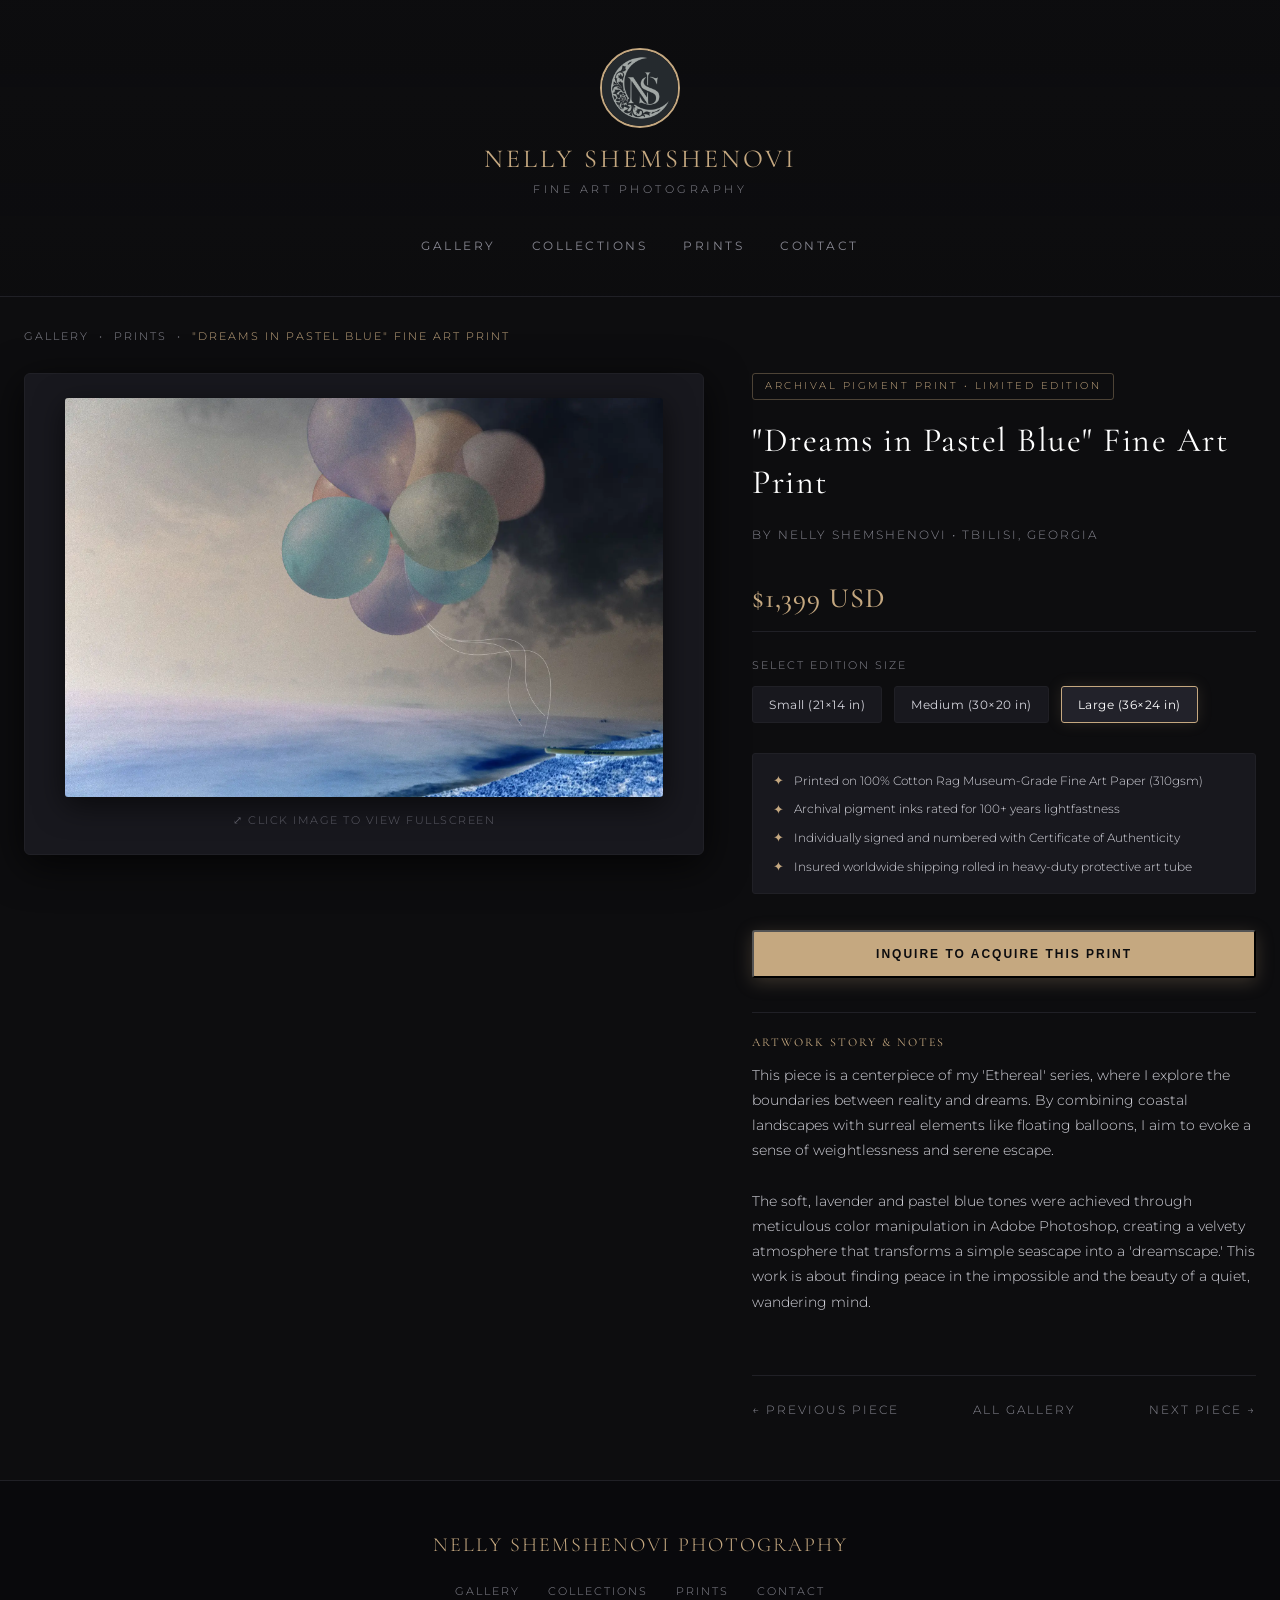
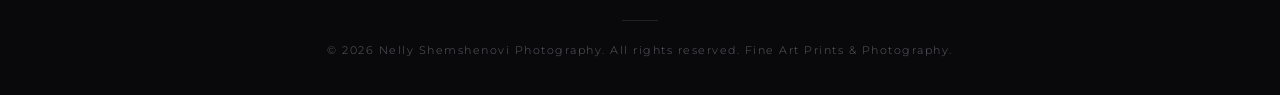
==== commit 7a59f8e4: "Add inquire modal form and styles" ====
--- a/artwork.html
+++ b/artwork.html
@@ -4,9 +4,19 @@
     <meta charset="UTF-8">
     <meta name="viewport" content="width=device-width, initial-scale=1.0">
     <title id="page-title">Artwork Details | Nelly Shemshenovi Photography</title>
+    <!-- Google tag (gtag.js) -->
+<script async src="https://www.googletagmanager.com/gtag/js?id=G-R861KGZXWW"></script>
+<script>
+  window.dataLayer = window.dataLayer || [];
+  function gtag(){dataLayer.push(arguments);}
+  gtag('js', new Date());
+
+  gtag('config', 'G-R861KGZXWW');
+</script>
     <link rel="preconnect" href="https://fonts.googleapis.com">
     <link rel="preconnect" href="https://fonts.gstatic.com" crossorigin>
     <link rel="stylesheet" href="style.css">
+    <link rel="icon" type="image/jpeg" href="logo.jpg">
 </head>
 <body>
 
@@ -80,7 +90,7 @@
                 </div>
 
                 <div class="artwork-actions-row">
-                    <a href="mailto:nellyshemshenovi@gmail.com" class="btn-gold" id="buy-btn">Inquire to Acquire This Print</a>
+                    <button type="button" class="btn-gold" id="buy-btn">Inquire to Acquire This Print</button>
                 </div>
 
                 <div class="artwork-story-section">
@@ -367,6 +377,13 @@
                 priceType: "Original Print",
                 price: 1080,
                 desc: "Lost in the shadows of a forgotten season. This piece evokes a heavy, atmospheric sorrow where form and memory slowly bleed away into the dark."
+                },
+                { 
+                title: "Dark Botanical Photograph",
+                image: "images/painting36.webp",
+                priceType: "Original Print",
+                price: 1280,
+                desc: "A fine art photography piece capturing the delicate interaction between light and shadow during the twilight hours. This work is an exploration of the quiet, melancholic beauty found in nature's simplest forms, emphasizing deep, moody tones and atmospheric depth. As a visual artist, my focus is to transform fleeting natural moments into contemplative, surreal visual experiences."
                 },
         ];
 
@@ -436,6 +453,56 @@
             if (e.key === 'ArrowLeft') window.location.href = 'artwork.html?id=' + prevIndex;
             if (e.key === 'ArrowRight') window.location.href = 'artwork.html?id=' + nextIndex;
         });
+        const modal = document.getElementById("inquireModal");
+  const buyBtn = document.getElementById("buy-btn");
+  const closeBtn = document.querySelector(".close-btn");
+
+  if (buyBtn && modal) {
+    buyBtn.addEventListener("click", function() {
+      modal.style.display = "block";
+    });
+  }
+
+  if (closeBtn && modal) {
+    closeBtn.addEventListener("click", function() {
+      modal.style.display = "none";
+    });
+  }
+
+  window.addEventListener("click", function(event) {
+    if (event.target === modal) {
+      modal.style.display = "none";
+    }
+  });
     </script>
+    <!-- Inquire Modal Form -->
+<div id="inquireModal" class="modal">
+  <div class="modal-content">
+    <span class="close-btn">&times;</span>
+    <h3 style="margin-top: 0; color: #c5a059;">Inquire About This Print</h3>
+    <form action="https://formsubmit.co/nellyshemshenovi@gmail.com" method="POST">
+      <input type="hidden" name="_subject" id="modalSubject" value="New Artwork Inquiry">
+      <input type="hidden" name="_template" value="table">
+      <input type="hidden" name="_captcha" value="false">
+
+      <div class="form-group">
+        <label for="inquire-name">Your Name</label>
+        <input type="text" id="inquire-name" name="name" required placeholder="John Doe">
+      </div>
+
+      <div class="form-group">
+        <label for="inquire-email">Your Email</label>
+        <input type="email" id="inquire-email" name="email" required placeholder="john@example.com">
+      </div>
+
+      <div class="form-group">
+        <label for="inquire-message">Message</label>
+        <textarea id="inquire-message" name="message" rows="4" required placeholder="I am interested in acquiring this print..."></textarea>
+      </div>
+
+      <button type="submit" class="btn-gold" style="width: 100%; margin-top: 10px; cursor: pointer;">Send Inquiry</button>
+    </form>
+  </div>
+</div>
 </body>
 </html>
--- a/style.css
+++ b/style.css
@@ -1486,4 +1486,72 @@
     
     .viewer-nav-prev { left: 8px; }
     .viewer-nav-next { right: 8px; }
+}
+/* Modal background */
+.modal {
+  display: none;
+  position: fixed;
+  z-index: 2000;
+  left: 0;
+  top: 0;
+  width: 100%;
+  height: 100%;
+  background-color: rgba(0, 0, 0, 0.85);
+  backdrop-filter: blur(5px);
+}
+
+/* Modal content box */
+.modal-content {
+  background-color: #121212;
+  color: #fff;
+  margin: 8% auto;
+  padding: 30px;
+  border: 1px solid #333;
+  width: 90%;
+  max-width: 480px;
+  border-radius: 8px;
+  position: relative;
+  box-shadow: 0 10px 30px rgba(0, 0, 0, 0.8);
+}
+
+/* Close button */
+.close-btn {
+  position: absolute;
+  right: 20px;
+  top: 15px;
+  font-size: 28px;
+  cursor: pointer;
+  color: #aaa;
+}
+.close-btn:hover {
+  color: #c5a059;
+}
+
+.form-group {
+  margin-bottom: 15px;
+  display: flex;
+  flex-direction: column;
+  gap: 5px;
+  text-align: left;
+}
+
+.form-group label {
+  font-size: 0.85rem;
+  color: #ccc;
+  text-transform: uppercase;
+  letter-spacing: 1px;
+}
+
+.form-group input, .form-group textarea {
+  background: #1e1e1e;
+  border: 1px solid #333;
+  color: #fff;
+  padding: 12px;
+  border-radius: 4px;
+  font-family: inherit;
+}
+
+.form-group input:focus, .form-group textarea:focus {
+  outline: none;
+  border-color: #c5a059;
 }
